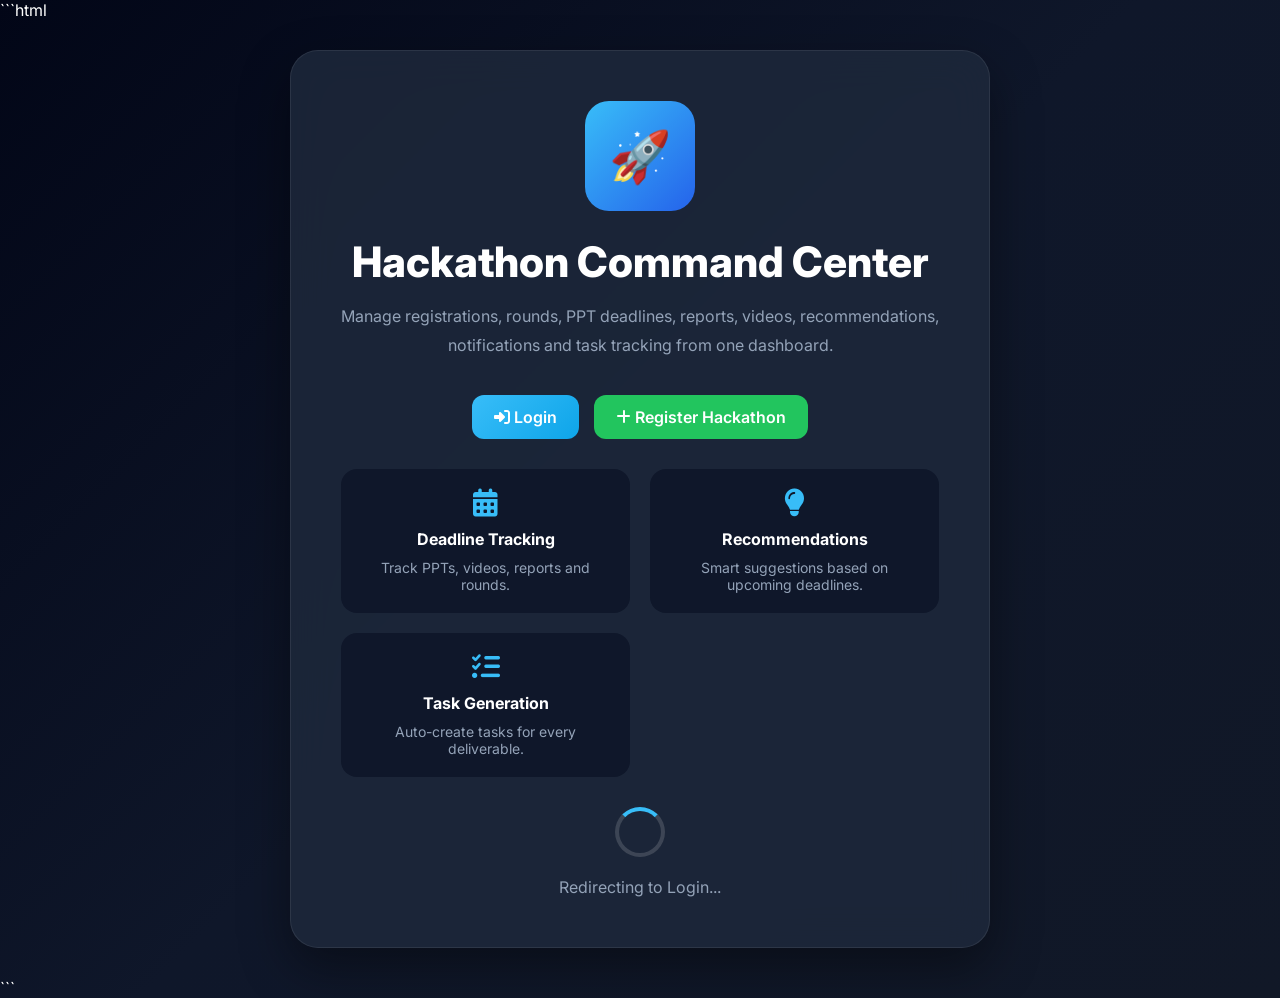
==== index.html @ 656ce183 "Hackathon Tracker" ====
```html
<!DOCTYPE html>
<html lang="en">

<head>

    <meta charset="UTF-8">

    <meta
        name="viewport"
        content="width=device-width, initial-scale=1.0">

    <title>
        Hackathon Command Center
    </title>

    <link
        rel="stylesheet"
        href="assets/css/style.css">

    <link
        href="https://cdnjs.cloudflare.com/ajax/libs/font-awesome/6.5.1/css/all.min.css"
        rel="stylesheet">

    <style>

        .landing-container{

            min-height:100vh;

            display:flex;

            justify-content:center;

            align-items:center;

            padding:30px;
        }

        .landing-card{

            width:100%;
            max-width:700px;

            text-align:center;

            background:rgba(30,41,59,.85);

            border:1px solid rgba(255,255,255,.08);

            backdrop-filter:blur(20px);

            border-radius:28px;

            padding:50px;

            box-shadow:
            0 20px 50px rgba(0,0,0,.4);
        }

        .hero-logo{

            width:110px;
            height:110px;

            margin:auto;

            border-radius:24px;

            display:flex;

            align-items:center;
            justify-content:center;

            font-size:50px;

            background:linear-gradient(
                135deg,
                #38bdf8,
                #2563eb
            );

            margin-bottom:25px;
        }

        .hero-title{

            font-size:42px;
            font-weight:800;

            margin-bottom:15px;
        }

        .hero-subtitle{

            color:#94a3b8;

            line-height:1.8;

            margin-bottom:35px;
        }

        .feature-grid{

            display:grid;

            grid-template-columns:
            repeat(auto-fit,minmax(200px,1fr));

            gap:20px;

            margin-top:30px;
        }

        .feature{

            background:#0f172a;

            border-radius:16px;

            padding:20px;
        }

        .feature i{

            font-size:28px;

            color:#38bdf8;

            margin-bottom:12px;
        }

        .feature h4{

            margin-bottom:10px;
        }

        .feature p{

            color:#94a3b8;
            font-size:14px;
        }

        .loader{

            width:50px;
            height:50px;

            border-radius:50%;

            border:4px solid
            rgba(255,255,255,.15);

            border-top-color:#38bdf8;

            margin:30px auto 0;

            animation:spin 1s linear infinite;
        }

        @keyframes spin{

            from{
                transform:rotate(0deg);
            }

            to{
                transform:rotate(360deg);
            }
        }

    </style>

</head>

<body>

<div class="landing-container">

    <div class="landing-card fade-in">

        <div class="hero-logo">
            🚀
        </div>

        <h1 class="hero-title">
            Hackathon Command Center
        </h1>

        <p class="hero-subtitle">

            Manage registrations,
            rounds,
            PPT deadlines,
            reports,
            videos,
            recommendations,
            notifications
            and task tracking
            from one dashboard.

        </p>

        <div style="display:flex;gap:15px;justify-content:center;flex-wrap:wrap;">

            <a
                href="login.html"
                class="btn btn-primary">

                <i class="fas fa-right-to-bracket"></i>
                Login
            </a>

            <a
                href="register.html"
                class="btn btn-success">

                <i class="fas fa-plus"></i>
                Register Hackathon
            </a>

        </div>

        <div class="feature-grid">

            <div class="feature">

                <i class="fas fa-calendar-days"></i>

                <h4>
                    Deadline Tracking
                </h4>

                <p>
                    Track PPTs, videos,
                    reports and rounds.
                </p>

            </div>

            <div class="feature">

                <i class="fas fa-lightbulb"></i>

                <h4>
                    Recommendations
                </h4>

                <p>
                    Smart suggestions
                    based on upcoming
                    deadlines.
                </p>

            </div>

            <div class="feature">

                <i class="fas fa-list-check"></i>

                <h4>
                    Task Generation
                </h4>

                <p>
                    Auto-create tasks
                    for every deliverable.
                </p>

            </div>

        </div>

        <div class="loader"></div>

        <p
            id="statusMessage"
            style="
            margin-top:20px;
            color:#94a3b8;
            ">

            Checking authentication...

        </p>

    </div>

</div>

<script src="assets/js/app.js"></script>

<script>

    setTimeout(() => {

        const currentUser =
            localStorage.getItem(
                "hack_current_user"
            );

        if(currentUser)
        {

            document.getElementById(
                "statusMessage"
            ).innerText =
            "Redirecting to Dashboard...";

            setTimeout(() => {

                window.location.href =
                "dashboard.html";

            },800);

        }
        else
        {

            document.getElementById(
                "statusMessage"
            ).innerText =
            "Redirecting to Login...";

            setTimeout(() => {

                window.location.href =
                "login.html";

            },800);

        }

    },1500);

</script>

</body>

</html>
```
---- assets/css/style.css ----
/* =====================================================
   HACKATHON COMMAND CENTER
   PROFESSIONAL SAAS UI
===================================================== */

@import url('https://fonts.googleapis.com/css2?family=Inter:wght@300;400;500;600;700;800;900&display=swap');

:root{

    --bg:#0b1120;
    --bg-secondary:#111827;
    --card:#1e293b;
    --card-hover:#263548;

    --primary:#38bdf8;
    --primary-dark:#0ea5e9;

    --success:#22c55e;
    --warning:#f59e0b;
    --danger:#ef4444;

    --text:#ffffff;
    --text-secondary:#94a3b8;

    --border:rgba(255,255,255,.08);

    --radius:18px;
    --shadow:
    0 10px 30px rgba(0,0,0,.35);

    --transition:.25s ease;
}

/* =====================================================
   RESET
===================================================== */

*{
    margin:0;
    padding:0;
    box-sizing:border-box;
}

html{
    scroll-behavior:smooth;
}

body{
    font-family:'Inter',sans-serif;
    background:linear-gradient(
        135deg,
        #020617,
        #0f172a,
        #111827
    );
    color:var(--text);
    min-height:100vh;
}

a{
    text-decoration:none;
    color:inherit;
}

ul{
    list-style:none;
}

button{
    border:none;
    cursor:pointer;
    font-family:inherit;
}

input,
textarea,
select{
    font-family:inherit;
}

/* =====================================================
   SCROLLBAR
===================================================== */

::-webkit-scrollbar{
    width:10px;
}

::-webkit-scrollbar-track{
    background:#111827;
}

::-webkit-scrollbar-thumb{
    background:#334155;
    border-radius:50px;
}

::-webkit-scrollbar-thumb:hover{
    background:#475569;
}

/* =====================================================
   APP LAYOUT
===================================================== */

.app{
    display:flex;
    min-height:100vh;
}

/* =====================================================
   SIDEBAR
===================================================== */

.sidebar{

    width:270px;

    background:rgba(15,23,42,.85);

    backdrop-filter:blur(25px);

    border-right:1px solid var(--border);

    padding:24px;

    position:fixed;

    top:0;
    left:0;
    bottom:0;

    z-index:1000;
}

.logo{

    display:flex;
    align-items:center;
    gap:12px;

    margin-bottom:40px;
}

.logo-icon{

    width:50px;
    height:50px;

    border-radius:14px;

    background:linear-gradient(
    135deg,
    var(--primary),
    #2563eb
    );

    display:flex;
    align-items:center;
    justify-content:center;

    font-size:22px;
    font-weight:700;
}

.logo-text h2{
    font-size:18px;
}

.logo-text span{
    color:var(--text-secondary);
    font-size:13px;
}

.nav-links{

    display:flex;
    flex-direction:column;
    gap:10px;
}

.nav-links a{

    padding:14px 18px;

    border-radius:14px;

    color:var(--text-secondary);

    transition:var(--transition);

    display:flex;
    align-items:center;
    gap:12px;
}

.nav-links a:hover{

    background:rgba(56,189,248,.12);

    color:white;
}

.nav-links a.active{

    background:linear-gradient(
    135deg,
    rgba(56,189,248,.25),
    rgba(37,99,235,.25)
    );

    color:white;
}

/* =====================================================
   MAIN CONTENT
===================================================== */

.main{

    margin-left:270px;

    width:100%;

    padding:30px;
}

.page-header{

    display:flex;
    justify-content:space-between;
    align-items:center;

    margin-bottom:25px;
}

.page-title h1{
    font-size:32px;
    font-weight:800;
}

.page-title p{
    color:var(--text-secondary);
    margin-top:6px;
}

/* =====================================================
   BUTTONS
===================================================== */

.btn{

    padding:12px 22px;

    border-radius:12px;

    font-weight:600;

    transition:var(--transition);
}

.btn-primary{

    background:linear-gradient(
    135deg,
    var(--primary),
    var(--primary-dark)
    );

    color:white;
}

.btn-primary:hover{

    transform:translateY(-2px);

    box-shadow:
    0 10px 25px rgba(56,189,248,.35);
}

.btn-success{
    background:var(--success);
    color:white;
}

.btn-danger{
    background:var(--danger);
    color:white;
}

/* =====================================================
   DASHBOARD CARDS
===================================================== */

.stats-grid{

    display:grid;

    grid-template-columns:
    repeat(auto-fit,minmax(230px,1fr));

    gap:20px;

    margin-bottom:30px;
}

.stat-card{

    background:rgba(30,41,59,.85);

    backdrop-filter:blur(20px);

    border:1px solid var(--border);

    border-radius:var(--radius);

    padding:24px;

    transition:var(--transition);

    box-shadow:var(--shadow);
}

.stat-card:hover{

    transform:translateY(-5px);

    background:var(--card-hover);
}

.stat-label{

    color:var(--text-secondary);

    font-size:14px;

    margin-bottom:12px;
}

.stat-value{

    font-size:36px;

    font-weight:800;
}

.stat-icon{

    margin-top:15px;

    width:48px;
    height:48px;

    border-radius:12px;

    display:flex;
    justify-content:center;
    align-items:center;

    background:rgba(56,189,248,.15);

    color:var(--primary);
}

/* =====================================================
   CARDS
===================================================== */

.card{

    background:rgba(30,41,59,.8);

    border:1px solid var(--border);

    backdrop-filter:blur(20px);

    border-radius:20px;

    padding:25px;

    box-shadow:var(--shadow);
}

.card-header{

    display:flex;
    justify-content:space-between;
    align-items:center;

    margin-bottom:20px;
}

.card-title{

    font-size:20px;
    font-weight:700;
}

/* =====================================================
   TABLE
===================================================== */

.table-container{

    overflow:auto;
}

table{

    width:100%;
    border-collapse:collapse;
}

th{

    background:#1e293b;

    color:#cbd5e1;

    text-align:left;

    padding:16px;
}

td{

    padding:16px;

    border-bottom:1px solid rgba(255,255,255,.06);
}

tr:hover{
    background:rgba(255,255,255,.03);
}

/* =====================================================
   FORM
===================================================== */

.form-grid{

    display:grid;

    grid-template-columns:
    repeat(auto-fit,minmax(280px,1fr));

    gap:20px;
}

.form-group{

    display:flex;
    flex-direction:column;

    gap:8px;
}

.form-group label{

    color:#cbd5e1;

    font-weight:600;
}

.form-control{

    width:100%;

    padding:14px;

    background:#0f172a;

    border:1px solid rgba(255,255,255,.08);

    color:white;

    border-radius:12px;

    transition:var(--transition);
}

.form-control:focus{

    outline:none;

    border-color:var(--primary);

    box-shadow:
    0 0 0 3px rgba(56,189,248,.15);
}

textarea.form-control{

    min-height:130px;

    resize:vertical;
}

/* =====================================================
   CHECKBOX
===================================================== */

.checkbox-group{

    display:flex;
    align-items:center;

    gap:10px;

    margin-top:10px;
}

.checkbox-group input{

    width:18px;
    height:18px;
}

/* =====================================================
   ROUNDS SECTION
===================================================== */

.round-card{

    margin-top:20px;

    background:#0f172a;

    padding:20px;

    border-radius:16px;

    border:1px solid rgba(255,255,255,.08);
}

.round-title{

    font-weight:700;

    margin-bottom:15px;

    color:var(--primary);
}

/* =====================================================
   TASKS
===================================================== */

.task-item{

    display:flex;

    justify-content:space-between;

    align-items:center;

    padding:16px;

    border-radius:14px;

    margin-bottom:12px;

    background:#0f172a;
}

.task-name{

    font-weight:600;
}

.task-date{

    color:var(--warning);
}

/* =====================================================
   AGENDA
===================================================== */

.agenda-section{

    margin-bottom:30px;
}

.agenda-title{

    font-size:22px;

    font-weight:700;

    margin-bottom:15px;
}

.agenda-card{

    background:#111827;

    border-left:5px solid var(--primary);

    padding:18px;

    border-radius:14px;

    margin-bottom:12px;
}

/* =====================================================
   NOTIFICATION
===================================================== */

.notification{

    padding:18px;

    border-radius:14px;

    margin-bottom:12px;
}

.notification.danger{

    background:
    rgba(239,68,68,.15);

    border-left:4px solid var(--danger);
}

.notification.warning{

    background:
    rgba(245,158,11,.15);

    border-left:4px solid var(--warning);
}

.notification.success{

    background:
    rgba(34,197,94,.15);

    border-left:4px solid var(--success);
}

/* =====================================================
   RECOMMENDATION
===================================================== */

.recommendation{

    background:#0f172a;

    padding:18px;

    border-radius:16px;

    margin-bottom:15px;
}

.recommendation h4{

    color:var(--primary);

    margin-bottom:10px;
}

.recommendation ul{

    padding-left:18px;
}

.recommendation li{

    margin-bottom:8px;
}

/* =====================================================
   LOGIN PAGE
===================================================== */

.auth-wrapper{

    min-height:100vh;

    display:flex;

    justify-content:center;

    align-items:center;

    padding:30px;
}

.auth-card{

    width:100%;
    max-width:450px;

    background:rgba(30,41,59,.85);

    border:1px solid rgba(255,255,255,.08);

    backdrop-filter:blur(20px);

    border-radius:24px;

    padding:40px;

    box-shadow:
    0 20px 50px rgba(0,0,0,.4);
}

.auth-card h1{

    text-align:center;

    margin-bottom:10px;
}

.auth-card p{

    text-align:center;

    color:var(--text-secondary);

    margin-bottom:30px;
}

/* =====================================================
   ALERT
===================================================== */

.alert{

    padding:14px;

    border-radius:12px;

    margin-bottom:15px;
}

.alert-success{

    background:
    rgba(34,197,94,.15);

    color:#86efac;
}

.alert-danger{

    background:
    rgba(239,68,68,.15);

    color:#fca5a5;
}

/* =====================================================
   BADGES
===================================================== */

.badge{

    padding:6px 12px;

    border-radius:50px;

    font-size:12px;

    font-weight:700;
}

.badge-success{
    background:rgba(34,197,94,.15);
    color:#86efac;
}

.badge-warning{
    background:rgba(245,158,11,.15);
    color:#fde68a;
}

.badge-danger{
    background:rgba(239,68,68,.15);
    color:#fca5a5;
}

/* =====================================================
   CALENDAR PLACEHOLDER
===================================================== */

.calendar-box{

    height:700px;

    border-radius:20px;

    background:#111827;

    display:flex;

    align-items:center;

    justify-content:center;

    color:#94a3b8;
}

/* =====================================================
   FOOTER
===================================================== */

.footer{

    margin-top:30px;

    text-align:center;

    color:#64748b;
}

/* =====================================================
   ANIMATION
===================================================== */

.fade-in{

    animation:fadeIn .5s ease;
}

@keyframes fadeIn{

    from{
        opacity:0;
        transform:translateY(15px);
    }

    to{
        opacity:1;
        transform:translateY(0);
    }
}

/* =====================================================
   MOBILE RESPONSIVE
===================================================== */

@media(max-width:992px){

    .sidebar{

        width:85px;
        padding:15px;
    }

    .logo-text{
        display:none;
    }

    .nav-links a span{
        display:none;
    }

    .main{
        margin-left:85px;
    }
}

@media(max-width:768px){

    .main{
        padding:20px;
    }

    .page-header{

        flex-direction:column;

        align-items:flex-start;

        gap:15px;
    }

    .form-grid{

        grid-template-columns:1fr;
    }

    .stats-grid{

        grid-template-columns:1fr;
    }

    .sidebar{

        display:none;
    }

    .main{

        margin-left:0;
    }
}

@media(max-width:480px){

    .auth-card{

        padding:25px;
    }

    .stat-value{

        font-size:28px;
    }

    .page-title h1{

        font-size:24px;
    }
}
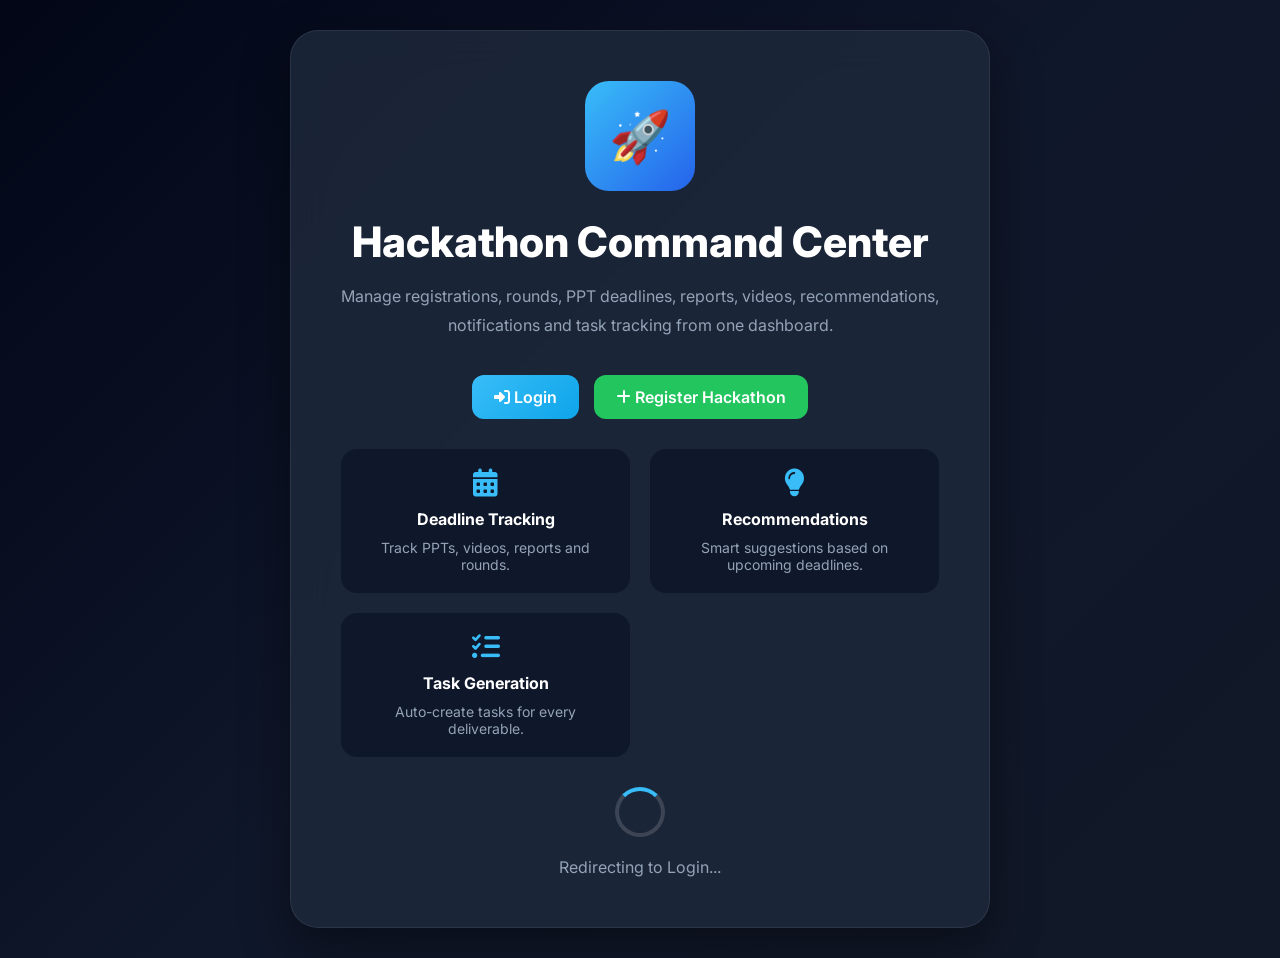
==== commit d32f11d0: "Hackathon Tracker" ====
--- a/index.html
+++ b/index.html
@@ -1,4 +1,4 @@
-```html
+
 <!DOCTYPE html>
 <html lang="en">
 
@@ -339,4 +339,4 @@
 </body>
 
 </html>
-```
+
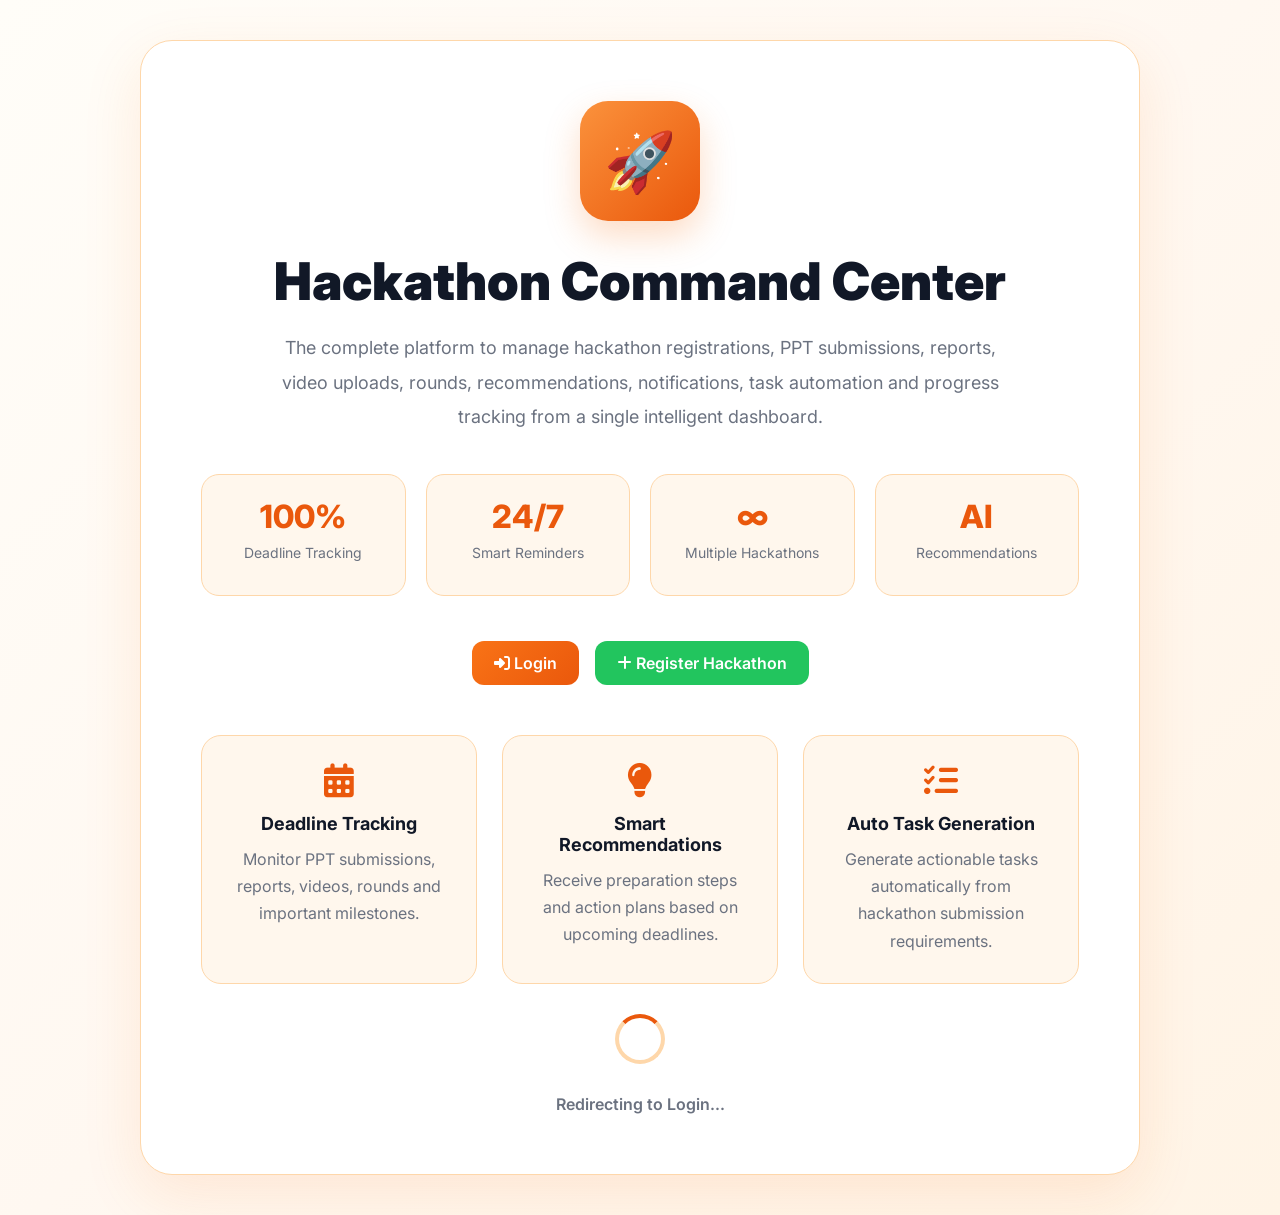
==== commit e34e02a4: "Initial Hackathon Command Center" ====
--- a/index.html
+++ b/index.html
@@ -1,175 +1,288 @@
-
 <!DOCTYPE html>
 <html lang="en">
 
 <head>
 
-    <meta charset="UTF-8">
-
-    <meta
-        name="viewport"
-        content="width=device-width, initial-scale=1.0">
-
-    <title>
-        Hackathon Command Center
-    </title>
-
-    <link
-        rel="stylesheet"
-        href="assets/css/style.css">
-
-    <link
-        href="https://cdnjs.cloudflare.com/ajax/libs/font-awesome/6.5.1/css/all.min.css"
-        rel="stylesheet">
-
-    <style>
-
-        .landing-container{
-
-            min-height:100vh;
-
-            display:flex;
-
-            justify-content:center;
-
-            align-items:center;
-
-            padding:30px;
-        }
-
-        .landing-card{
-
-            width:100%;
-            max-width:700px;
-
-            text-align:center;
-
-            background:rgba(30,41,59,.85);
-
-            border:1px solid rgba(255,255,255,.08);
-
-            backdrop-filter:blur(20px);
-
-            border-radius:28px;
-
-            padding:50px;
-
-            box-shadow:
-            0 20px 50px rgba(0,0,0,.4);
-        }
-
-        .hero-logo{
-
-            width:110px;
-            height:110px;
-
-            margin:auto;
-
-            border-radius:24px;
-
-            display:flex;
-
-            align-items:center;
-            justify-content:center;
-
-            font-size:50px;
-
-            background:linear-gradient(
-                135deg,
-                #38bdf8,
-                #2563eb
-            );
-
-            margin-bottom:25px;
-        }
-
-        .hero-title{
-
-            font-size:42px;
-            font-weight:800;
-
-            margin-bottom:15px;
-        }
-
-        .hero-subtitle{
-
-            color:#94a3b8;
-
-            line-height:1.8;
-
-            margin-bottom:35px;
-        }
-
-        .feature-grid{
-
-            display:grid;
-
-            grid-template-columns:
-            repeat(auto-fit,minmax(200px,1fr));
-
-            gap:20px;
-
-            margin-top:30px;
-        }
-
-        .feature{
-
-            background:#0f172a;
-
-            border-radius:16px;
-
-            padding:20px;
-        }
-
-        .feature i{
-
-            font-size:28px;
-
-            color:#38bdf8;
-
-            margin-bottom:12px;
-        }
-
-        .feature h4{
-
-            margin-bottom:10px;
-        }
-
-        .feature p{
-
-            color:#94a3b8;
-            font-size:14px;
-        }
-
-        .loader{
-
-            width:50px;
-            height:50px;
-
-            border-radius:50%;
-
-            border:4px solid
-            rgba(255,255,255,.15);
-
-            border-top-color:#38bdf8;
-
-            margin:30px auto 0;
-
-            animation:spin 1s linear infinite;
-        }
-
-        @keyframes spin{
-
-            from{
-                transform:rotate(0deg);
-            }
-
-            to{
-                transform:rotate(360deg);
-            }
-        }
-
-    </style>
+<meta charset="UTF-8">
+
+<meta
+name="viewport"
+content="width=device-width, initial-scale=1.0">
+
+<title>
+Hackathon Command Center
+</title>
+
+<link
+rel="stylesheet"
+href="assets/css/style.css">
+
+<link
+href="https://cdnjs.cloudflare.com/ajax/libs/font-awesome/6.5.1/css/all.min.css"
+rel="stylesheet">
+
+<style>
+
+.landing-container{
+
+    min-height:100vh;
+
+    display:flex;
+
+    justify-content:center;
+
+    align-items:center;
+
+    padding:40px;
+
+    background:linear-gradient(
+        135deg,
+        #FFFDF8,
+        #FFF8F1,
+        #FFF4E6
+    );
+}
+
+.landing-card{
+
+    width:100%;
+    max-width:1000px;
+
+    background:#FFFFFF;
+
+    border:1px solid #FED7AA;
+
+    border-radius:32px;
+
+    padding:60px;
+
+    text-align:center;
+
+    box-shadow:
+    0 20px 60px rgba(249,115,22,.12);
+}
+
+.hero-logo{
+
+    width:120px;
+    height:120px;
+
+    margin:auto;
+
+    border-radius:28px;
+
+    display:flex;
+
+    align-items:center;
+    justify-content:center;
+
+    font-size:58px;
+
+    color:white;
+
+    background:linear-gradient(
+        135deg,
+        #FB923C,
+        #EA580C
+    );
+
+    box-shadow:
+    0 15px 35px rgba(249,115,22,.25);
+
+    margin-bottom:30px;
+}
+
+.hero-title{
+
+    font-size:52px;
+
+    font-weight:900;
+
+    color:#111827;
+
+    margin-bottom:18px;
+
+    line-height:1.2;
+}
+
+.hero-subtitle{
+
+    max-width:750px;
+
+    margin:auto;
+
+    color:#6B7280;
+
+    font-size:18px;
+
+    line-height:1.9;
+
+    margin-bottom:40px;
+}
+
+.hero-buttons{
+
+    display:flex;
+
+    justify-content:center;
+
+    gap:16px;
+
+    flex-wrap:wrap;
+
+    margin-bottom:50px;
+}
+
+.feature-grid{
+
+    display:grid;
+
+    grid-template-columns:
+    repeat(auto-fit,minmax(250px,1fr));
+
+    gap:25px;
+}
+
+.feature{
+
+    background:#FFF7ED;
+
+    border:1px solid #FED7AA;
+
+    border-radius:20px;
+
+    padding:28px;
+
+    transition:.3s ease;
+}
+
+.feature:hover{
+
+    transform:translateY(-5px);
+
+    box-shadow:
+    0 10px 25px rgba(249,115,22,.12);
+}
+
+.feature i{
+
+    font-size:34px;
+
+    color:#EA580C;
+
+    margin-bottom:15px;
+}
+
+.feature h4{
+
+    color:#111827;
+
+    margin-bottom:12px;
+
+    font-size:18px;
+}
+
+.feature p{
+
+    color:#6B7280;
+
+    line-height:1.7;
+}
+
+.stats-row{
+
+    display:grid;
+
+    grid-template-columns:
+    repeat(auto-fit,minmax(180px,1fr));
+
+    gap:20px;
+
+    margin-bottom:45px;
+}
+
+.stat-box{
+
+    background:#FFF7ED;
+
+    border:1px solid #FED7AA;
+
+    border-radius:18px;
+
+    padding:22px;
+}
+
+.stat-number{
+
+    font-size:32px;
+
+    font-weight:800;
+
+    color:#EA580C;
+
+    margin-bottom:8px;
+}
+
+.stat-label{
+
+    color:#6B7280;
+
+    font-size:14px;
+}
+
+.loader{
+
+    width:50px;
+    height:50px;
+
+    margin:30px auto;
+
+    border-radius:50%;
+
+    border:4px solid #FED7AA;
+
+    border-top-color:#EA580C;
+
+    animation:spin 1s linear infinite;
+}
+
+#statusMessage{
+
+    color:#6B7280;
+
+    font-weight:600;
+}
+
+@keyframes spin{
+
+    from{
+        transform:rotate(0deg);
+    }
+
+    to{
+        transform:rotate(360deg);
+    }
+}
+
+@media(max-width:768px){
+
+    .landing-card{
+
+        padding:35px;
+    }
+
+    .hero-title{
+
+        font-size:36px;
+    }
+
+    .hero-subtitle{
+
+        font-size:16px;
+    }
+}
+
+</style>
 
 </head>
 
@@ -189,19 +302,48 @@
 
         <p class="hero-subtitle">
 
-            Manage registrations,
-            rounds,
-            PPT deadlines,
-            reports,
-            videos,
-            recommendations,
-            notifications
-            and task tracking
-            from one dashboard.
+            The complete platform to manage
+            hackathon registrations, PPT submissions,
+            reports, video uploads, rounds,
+            recommendations, notifications,
+            task automation and progress tracking
+            from a single intelligent dashboard.
 
         </p>
 
-        <div style="display:flex;gap:15px;justify-content:center;flex-wrap:wrap;">
+        <div class="stats-row">
+
+            <div class="stat-box">
+                <div class="stat-number">100%</div>
+                <div class="stat-label">
+                    Deadline Tracking
+                </div>
+            </div>
+
+            <div class="stat-box">
+                <div class="stat-number">24/7</div>
+                <div class="stat-label">
+                    Smart Reminders
+                </div>
+            </div>
+
+            <div class="stat-box">
+                <div class="stat-number">∞</div>
+                <div class="stat-label">
+                    Multiple Hackathons
+                </div>
+            </div>
+
+            <div class="stat-box">
+                <div class="stat-number">AI</div>
+                <div class="stat-label">
+                    Recommendations
+                </div>
+            </div>
+
+        </div>
+
+        <div class="hero-buttons">
 
             <a
                 href="login.html"
@@ -232,8 +374,9 @@
                 </h4>
 
                 <p>
-                    Track PPTs, videos,
-                    reports and rounds.
+                    Monitor PPT submissions,
+                    reports, videos, rounds
+                    and important milestones.
                 </p>
 
             </div>
@@ -243,13 +386,13 @@
                 <i class="fas fa-lightbulb"></i>
 
                 <h4>
-                    Recommendations
+                    Smart Recommendations
                 </h4>
 
                 <p>
-                    Smart suggestions
-                    based on upcoming
-                    deadlines.
+                    Receive preparation steps
+                    and action plans based on
+                    upcoming deadlines.
                 </p>
 
             </div>
@@ -259,12 +402,13 @@
                 <i class="fas fa-list-check"></i>
 
                 <h4>
-                    Task Generation
+                    Auto Task Generation
                 </h4>
 
                 <p>
-                    Auto-create tasks
-                    for every deliverable.
+                    Generate actionable tasks
+                    automatically from hackathon
+                    submission requirements.
                 </p>
 
             </div>
@@ -273,12 +417,7 @@
 
         <div class="loader"></div>
 
-        <p
-            id="statusMessage"
-            style="
-            margin-top:20px;
-            color:#94a3b8;
-            ">
+        <p id="statusMessage">
 
             Checking authentication...
 
@@ -292,51 +431,46 @@
 
 <script>
 
-    setTimeout(() => {
-
-        const currentUser =
-            localStorage.getItem(
-                "hack_current_user"
-            );
-
-        if(currentUser)
-        {
-
-            document.getElementById(
-                "statusMessage"
-            ).innerText =
-            "Redirecting to Dashboard...";
-
-            setTimeout(() => {
-
-                window.location.href =
-                "dashboard.html";
-
-            },800);
-
-        }
-        else
-        {
-
-            document.getElementById(
-                "statusMessage"
-            ).innerText =
-            "Redirecting to Login...";
-
-            setTimeout(() => {
-
-                window.location.href =
-                "login.html";
-
-            },800);
-
-        }
-
-    },1500);
+setTimeout(() => {
+
+    const currentUser =
+    localStorage.getItem(
+        "hack_current_user"
+    );
+
+    if(currentUser){
+
+        document.getElementById(
+            "statusMessage"
+        ).innerText =
+        "Redirecting to Dashboard...";
+
+        setTimeout(() => {
+
+            window.location.href =
+            "dashboard.html";
+
+        },800);
+
+    }else{
+
+        document.getElementById(
+            "statusMessage"
+        ).innerText =
+        "Redirecting to Login...";
+
+        setTimeout(() => {
+
+            window.location.href =
+            "login.html";
+
+        },800);
+    }
+
+},1500);
 
 </script>
 
 </body>
-
 </html>
 
--- a/assets/css/style.css
+++ b/assets/css/style.css
@@ -7,26 +7,30 @@
 
 :root{
 
-    --bg:#0b1120;
-    --bg-secondary:#111827;
-    --card:#1e293b;
-    --card-hover:#263548;
-
-    --primary:#38bdf8;
-    --primary-dark:#0ea5e9;
-
-    --success:#22c55e;
-    --warning:#f59e0b;
-    --danger:#ef4444;
-
-    --text:#ffffff;
-    --text-secondary:#94a3b8;
-
-    --border:rgba(255,255,255,.08);
+    /* Warm Light Theme */
+
+    --bg:#FFFDF8;
+    --bg-secondary:#FFF7ED;
+
+    --card:#FFFFFF;
+    --card-hover:#FFF4E6;
+
+    --primary:#F97316;
+    --primary-dark:#EA580C;
+
+    --success:#22C55E;
+    --warning:#F59E0B;
+    --danger:#EF4444;
+
+    --text:#1F2937;
+    --text-secondary:#6B7280;
+
+    --border:rgba(249,115,22,.15);
 
     --radius:18px;
+
     --shadow:
-    0 10px 30px rgba(0,0,0,.35);
+    0 8px 24px rgba(249,115,22,.08);
 
     --transition:.25s ease;
 }
@@ -47,13 +51,16 @@
 
 body{
     font-family:'Inter',sans-serif;
+
     background:linear-gradient(
         135deg,
-        #020617,
-        #0f172a,
-        #111827
+        #FFFDF8,
+        #FFF8F1,
+        #FFF4E6
     );
+
     color:var(--text);
+
     min-height:100vh;
 }
 
@@ -82,21 +89,17 @@
    SCROLLBAR
 ===================================================== */
 
-::-webkit-scrollbar{
-    width:10px;
-}
-
 ::-webkit-scrollbar-track{
-    background:#111827;
+    background:#FFF4E6;
 }
 
 ::-webkit-scrollbar-thumb{
-    background:#334155;
+    background:#FDBA74;
     border-radius:50px;
 }
 
 ::-webkit-scrollbar-thumb:hover{
-    background:#475569;
+    background:#FB923C;
 }
 
 /* =====================================================
@@ -116,11 +119,11 @@
 
     width:270px;
 
-    background:rgba(15,23,42,.85);
+    background:rgba(255,255,255,.95);
 
     backdrop-filter:blur(25px);
 
-    border-right:1px solid var(--border);
+    border-right:1px solid #FED7AA;
 
     padding:24px;
 
@@ -131,6 +134,9 @@
     bottom:0;
 
     z-index:1000;
+
+    box-shadow:
+    4px 0 20px rgba(249,115,22,.05);
 }
 
 .logo{
@@ -150,10 +156,12 @@
     border-radius:14px;
 
     background:linear-gradient(
-    135deg,
-    var(--primary),
-    #2563eb
+        135deg,
+        #FB923C,
+        #EA580C
     );
+
+    color:white;
 
     display:flex;
     align-items:center;
@@ -162,7 +170,6 @@
     font-size:22px;
     font-weight:700;
 }
-
 .logo-text h2{
     font-size:18px;
 }
@@ -196,20 +203,20 @@
 
 .nav-links a:hover{
 
-    background:rgba(56,189,248,.12);
-
-    color:white;
+    background:rgba(249,115,22,.08);
+
+    color:#EA580C;
 }
 
 .nav-links a.active{
 
     background:linear-gradient(
-    135deg,
-    rgba(56,189,248,.25),
-    rgba(37,99,235,.25)
+        135deg,
+        rgba(249,115,22,.15),
+        rgba(251,146,60,.10)
     );
 
-    color:white;
+    color:#EA580C;
 }
 
 /* =====================================================
@@ -275,7 +282,7 @@
     transform:translateY(-2px);
 
     box-shadow:
-    0 10px 25px rgba(56,189,248,.35);
+    0 10px 25px rgba(249,115,22,.25);
 }
 
 .btn-success{
@@ -306,11 +313,9 @@
 
 .stat-card{
 
-    background:rgba(30,41,59,.85);
-
-    backdrop-filter:blur(20px);
-
-    border:1px solid var(--border);
+    background:#FFFFFF;
+
+    border:1px solid #FED7AA;
 
     border-radius:var(--radius);
 
@@ -318,14 +323,15 @@
 
     transition:var(--transition);
 
-    box-shadow:var(--shadow);
+    box-shadow:
+    0 8px 24px rgba(249,115,22,.08);
 }
 
 .stat-card:hover{
 
     transform:translateY(-5px);
 
-    background:var(--card-hover);
+    background:#FFF7ED;
 }
 
 .stat-label{
@@ -357,9 +363,9 @@
     justify-content:center;
     align-items:center;
 
-    background:rgba(56,189,248,.15);
-
-    color:var(--primary);
+    background:rgba(249,115,22,.10);
+
+    color:#EA580C;
 }
 
 /* =====================================================
@@ -368,9 +374,9 @@
 
 .card{
 
-    background:rgba(30,41,59,.8);
-
-    border:1px solid var(--border);
+    background:#FFFFFF;
+
+    border:1px solid #FED7AA;
 
     backdrop-filter:blur(20px);
 
@@ -378,7 +384,8 @@
 
     padding:25px;
 
-    box-shadow:var(--shadow);
+    box-shadow:
+    0 8px 24px rgba(249,115,22,.08);
 }
 
 .card-header{
@@ -413,9 +420,9 @@
 
 th{
 
-    background:#1e293b;
-
-    color:#cbd5e1;
+    background:#FFF7ED;
+
+    color:#7C2D12;
 
     text-align:left;
 
@@ -426,11 +433,12 @@
 
     padding:16px;
 
-    border-bottom:1px solid rgba(255,255,255,.06);
+    border-bottom:1px solid #FED7AA;
 }
 
 tr:hover{
-    background:rgba(255,255,255,.03);
+
+    background:#FFF7ED;
 }
 
 /* =====================================================
@@ -468,11 +476,11 @@
 
     padding:14px;
 
-    background:#0f172a;
-
-    border:1px solid rgba(255,255,255,.08);
-
-    color:white;
+    background:#FFFFFF;
+
+    border:1px solid #FED7AA;
+
+    color:#1F2937;
 
     border-radius:12px;
 
@@ -483,10 +491,10 @@
 
     outline:none;
 
-    border-color:var(--primary);
+    border-color:#F97316;
 
     box-shadow:
-    0 0 0 3px rgba(56,189,248,.15);
+    0 0 0 3px rgba(249,115,22,.15);
 }
 
 textarea.form-control{
@@ -524,13 +532,13 @@
 
     margin-top:20px;
 
-    background:#0f172a;
+    background:#FFF7ED;
 
     padding:20px;
 
     border-radius:16px;
 
-    border:1px solid rgba(255,255,255,.08);
+    border:1px solid #FED7AA;
 }
 
 .round-title{
@@ -560,9 +568,8 @@
 
     margin-bottom:12px;
 
-    background:#0f172a;
-}
-
+    background:#FFF7ED;
+}
 .task-name{
 
     font-weight:600;
@@ -593,15 +600,18 @@
 
 .agenda-card{
 
-    background:#111827;
-
-    border-left:5px solid var(--primary);
+    background:#FFFFFF;
+
+    border-left:5px solid #F97316;
 
     padding:18px;
 
     border-radius:14px;
 
     margin-bottom:12px;
+
+    box-shadow:
+    0 4px 12px rgba(249,115,22,.06);
 }
 
 /* =====================================================
@@ -647,18 +657,20 @@
 
 .recommendation{
 
-    background:#0f172a;
+    background:#FFF7ED;
 
     padding:18px;
 
     border-radius:16px;
 
     margin-bottom:15px;
+
+    border:1px solid #FED7AA;
 }
 
 .recommendation h4{
 
-    color:var(--primary);
+    color:#EA580C;
 
     margin-bottom:10px;
 }
@@ -695,9 +707,9 @@
     width:100%;
     max-width:450px;
 
-    background:rgba(30,41,59,.85);
-
-    border:1px solid rgba(255,255,255,.08);
+    background:#FFFFFF;
+
+    border:1px solid #FED7AA;
 
     backdrop-filter:blur(20px);
 
@@ -706,9 +718,8 @@
     padding:40px;
 
     box-shadow:
-    0 20px 50px rgba(0,0,0,.4);
-}
-
+    0 15px 35px rgba(249,115,22,.10);
+}
 .auth-card h1{
 
     text-align:center;
@@ -794,7 +805,9 @@
 
     border-radius:20px;
 
-    background:#111827;
+    background:#FFFFFF;
+
+    border:1px solid #FED7AA;
 
     display:flex;
 
@@ -802,9 +815,8 @@
 
     justify-content:center;
 
-    color:#94a3b8;
-}
-
+    color:#6B7280;
+}
 /* =====================================================
    FOOTER
 ===================================================== */
@@ -815,7 +827,7 @@
 
     text-align:center;
 
-    color:#64748b;
+    color:#9CA3AF;
 }
 
 /* =====================================================
@@ -917,4 +929,262 @@
 
         font-size:24px;
     }
+}
+
+/* =====================================================
+   FINAL LIGHT THEME OVERRIDES
+   PASTE AT END OF style.css
+===================================================== */
+
+/* Global Text */
+
+body,
+.card,
+.stat-card,
+.round-card,
+.agenda-card,
+.recommendation,
+.notification,
+.auth-card,
+.task-item,
+.calendar-box,
+table,
+td,
+th,
+label,
+input,
+textarea,
+select,
+p,
+span,
+div,
+li,
+small{
+    color:#1F2937;
+}
+
+/* Headings */
+
+h1,
+h2,
+h3,
+h4,
+h5,
+h6{
+    color:#111827;
+}
+
+/* Form Labels */
+
+.form-group label{
+    color:#374151;
+}
+
+/* Sidebar */
+
+.sidebar{
+    color:#374151;
+}
+
+.logo-text h2{
+    color:#111827;
+}
+
+.logo-text span{
+    color:#6B7280;
+}
+
+.nav-links a{
+    color:#4B5563;
+}
+
+.nav-links a:hover{
+    color:#EA580C;
+}
+
+.nav-links a.active{
+    color:#EA580C;
+    font-weight:600;
+}
+
+/* Tables */
+
+th{
+    background:#FFF7ED;
+    color:#9A3412;
+}
+
+td{
+    color:#374151;
+}
+
+/* Cards */
+
+.card,
+.stat-card,
+.auth-card,
+.agenda-card,
+.recommendation,
+.round-card{
+    background:#FFFFFF;
+    color:#1F2937;
+}
+
+/* Inputs */
+
+.form-control{
+
+    background:#FFFFFF !important;
+
+    color:#1F2937 !important;
+
+    border:1px solid #FED7AA;
+}
+
+.form-control::placeholder{
+    color:#9CA3AF;
+}
+
+/* Select */
+
+select.form-control{
+    color:#1F2937;
+}
+
+/* Task Cards */
+
+.task-item{
+    background:#FFF7ED;
+    color:#1F2937;
+}
+
+.task-name{
+    color:#111827;
+}
+
+.task-date{
+    color:#EA580C;
+}
+
+/* Recommendation */
+
+.recommendation{
+    background:#FFF7ED;
+}
+
+.recommendation h4{
+    color:#EA580C;
+}
+
+/* Round Cards */
+
+.round-card{
+    background:#FFF7ED;
+}
+
+.round-title{
+    color:#EA580C;
+}
+
+/* Agenda */
+
+.agenda-card{
+    background:#FFFFFF;
+}
+
+.agenda-card h3{
+    color:#111827;
+}
+
+/* Notifications */
+
+.notification{
+    color:#1F2937;
+}
+
+.notification h3{
+    color:#111827;
+}
+
+/* Login */
+
+.auth-card h1{
+    color:#111827;
+}
+
+.auth-card p{
+    color:#6B7280;
+}
+
+/* Buttons */
+
+.btn-primary{
+    color:white;
+}
+
+.btn-success{
+    color:white;
+}
+
+.btn-danger{
+    color:white;
+}
+
+/* Statistics */
+
+.stat-value{
+    color:#111827;
+}
+
+.stat-label{
+    color:#6B7280;
+}
+
+/* Calendar */
+
+.calendar-box{
+    background:#FFFFFF;
+    color:#374151;
+}
+
+/* Footer */
+
+.footer{
+    color:#9CA3AF;
+}
+
+/* Alerts */
+
+.alert-success{
+    color:#166534;
+}
+
+.alert-danger{
+    color:#991B1B;
+}
+
+/* Badges */
+
+.badge-success{
+    color:#166534;
+}
+
+.badge-warning{
+    color:#92400E;
+}
+
+.badge-danger{
+    color:#991B1B;
+}
+
+/* Links */
+
+a{
+    color:inherit;
+}
+
+/* Force readable text everywhere */
+
+*{
+    text-rendering:optimizeLegibility;
 }
